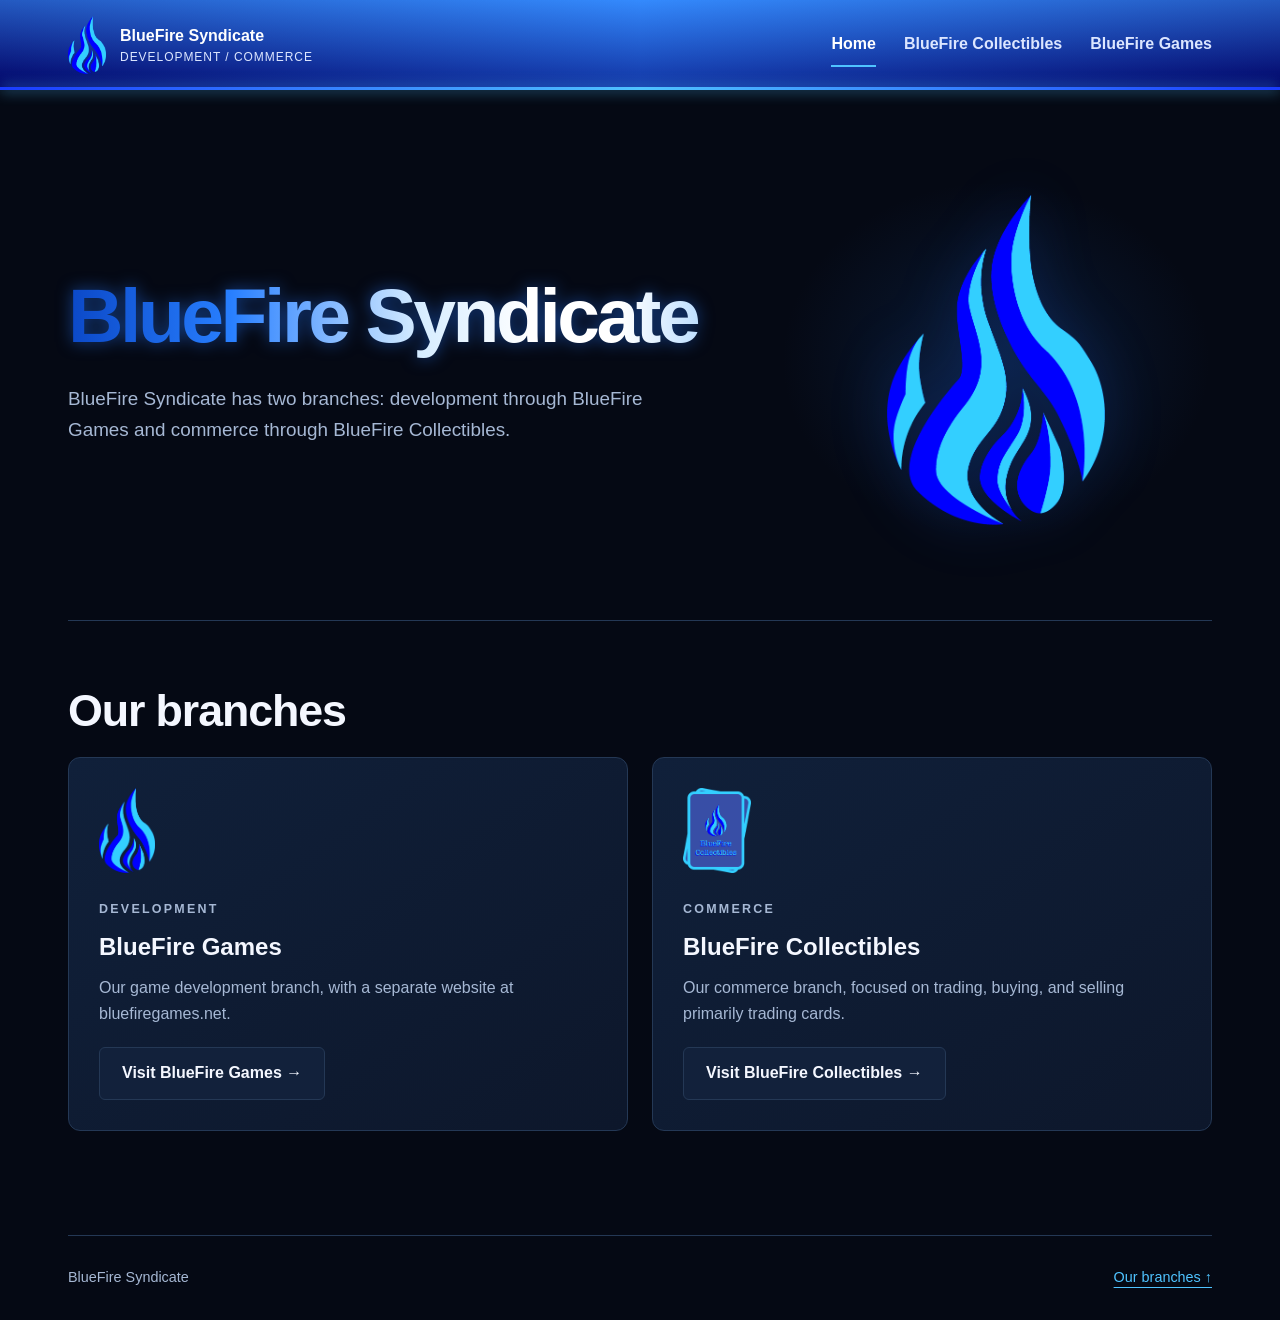
==== index.html @ a6fe135d "Create BlueFire Syndicate marketing site This commit adds the BlueFire Syndicate homepage and a new " ====
<!doctype html>
<html lang="en">
<head>
    <meta charset="utf-8">
    <meta name="viewport" content="width=device-width, initial-scale=1">
    <meta name="description" content="BlueFire Syndicate has two branches: development through BlueFire Games and commerce through BlueFire Collectibles.">
    <title>BlueFire Syndicate</title>
    <link rel="icon" href="Assets/BlueFire_Logo_square_icon.png">
    <link rel="stylesheet" href="Assets/site.css">
    <script src="Assets/navigation.js" defer></script>
</head>
<body>
    <a class="skip-link" href="#main">Skip to content</a>
    <site-navigation>
        <a href="./">Syndicate home</a>
        <a href="Collectibles/">BlueFire Collectibles</a>
        <a href="https://bluefiregames.net">BlueFire Games</a>
    </site-navigation>
    <main id="main">
        <section class="hero" aria-labelledby="welcome">
            <div>
                <h1 id="welcome" class="bluefire-title">BlueFire Syndicate</h1>
                <p class="lead">BlueFire Syndicate has two branches: development through BlueFire Games and commerce through BlueFire Collectibles.</p>
            </div>
            <div class="hero-art">
                <img src="Assets/BlueFire_Logo_active.png" alt="BlueFire flame" width="465" height="704">
            </div>
        </section>
        <section class="section" id="branches" aria-labelledby="branches-title">
            <h2 id="branches-title">Our branches</h2>
            <div class="grid">
                <article class="card branch-card">
                    <img class="branch-logo" src="Assets/BlueFire_Logo_active.png" alt="" width="465" height="704" loading="lazy">
                    <p class="eyebrow">Development</p>
                    <h3>BlueFire Games</h3>
                    <p>Our game development branch, with a separate website at bluefiregames.net.</p>
                    <a class="button" href="https://bluefiregames.net">Visit BlueFire Games &rarr;</a>
                </article>
                <article class="card branch-card">
                    <img class="branch-logo" src="Assets/BlueFire_Collectibles_Logo_B.png" alt="" width="1258" height="1578" loading="lazy">
                    <p class="eyebrow">Commerce</p>
                    <h3>BlueFire Collectibles</h3>
                    <p>Our commerce branch, focused on trading, buying, and selling primarily trading cards.</p>
                    <a class="button" href="Collectibles/">Visit BlueFire Collectibles &rarr;</a>
                </article>
            </div>
        </section>
    </main>
    <footer class="site-footer">
        <p>BlueFire Syndicate</p>
        <a href="#branches">Our branches &uarr;</a>
    </footer>
</body>
</html>
---- Assets/site.css ----
:root {
    color-scheme: dark;
    --background: #050914;
    --panel: #0d172b;
    --text: #d8e2f3;
    --muted: #a6b8d4;
    --accent: #4fc3ff;
    --border: #243855;
}

* { box-sizing: border-box; }
html { scroll-behavior: smooth; scroll-padding-top: 110px; }
body {
    margin: 0;
    font-family: Arial, sans-serif;
    background: var(--background);
    color: var(--text);
    line-height: 1.65;
}
a { color: var(--accent); text-underline-offset: 5px; }
a:hover { color: #fff; }
a:focus-visible, button:focus-visible {
    outline: 3px solid var(--accent);
    outline-offset: 5px;
}
img { display: block; max-width: 100%; height: auto; }
h1, h2, h3 { color: #f4f7ff; line-height: 1.15; }
h1 { font-size: clamp(2.7rem, 6vw, 4.8rem); letter-spacing: -0.045em; margin: 16px 0 24px; }
.bluefire-title {
    color: #d7edff;
    filter: drop-shadow(0 0 8px rgba(35, 119, 255, 0.5));
    animation: bluefireFlare 5.2s ease-in-out infinite;
}
@supports (background-clip: text) or (-webkit-background-clip: text) {
    .bluefire-title {
        background-image: linear-gradient(90deg, #0b48c7 0%, #287fff 18%, #d7edff 39%, #ffffff 51%, #ffffff 61%, #68b4ff 81%, #0b48c7 100%);
        background-size: 140% 100%;
        background-repeat: no-repeat;
        -webkit-background-clip: text;
        background-clip: text;
        color: transparent;
        -webkit-text-fill-color: transparent;
    }
}
@keyframes bluefireFlare {
    0%, 100% {
        background-position: 0% 50%;
        filter: drop-shadow(0 0 6px rgba(35, 119, 255, 0.42));
    }
    42% {
        background-position: 50% 50%;
        filter: drop-shadow(0 0 16px rgba(35, 119, 255, 0.82));
    }
    48% {
        filter: drop-shadow(0 0 8px rgba(35, 119, 255, 0.52));
    }
    80% {
        background-position: 100% 50%;
        filter: drop-shadow(0 0 13px rgba(35, 119, 255, 0.7));
    }
}
h2 { font-size: clamp(1.9rem, 4vw, 2.8rem); letter-spacing: -0.025em; margin: 0 0 20px; }
h3 { font-size: 1.5rem; margin: 0 0 14px; }
p { margin: 0 0 20px; }
site-navigation { display: block; position: sticky; top: 0; z-index: 100; }
site-navigation > a { display: inline-block; padding: 12px; }
.skip-link {
    position: fixed;
    top: -100px;
    left: 16px;
    z-index: 200;
    background: var(--background);
    padding: 12px 20px;
}
.skip-link:focus { top: 12px; }
.navbar {
    position: relative;
    background:
        linear-gradient(90deg, rgba(0, 0, 100, 0.4), rgba(40, 120, 250, 0.4), rgba(0, 0, 100, 0.4)),
        linear-gradient(180deg, #3c96ff, #000064);
}
.navbar::after {
    content: "";
    position: absolute;
    bottom: 0;
    left: 0;
    height: 3px;
    width: 100%;
    background: linear-gradient(90deg, #1a3cff, #4fc3ff, #1a3cff);
    box-shadow: 0 0 14px #4fc3ff;
}
.nav-inner {
    max-width: 1200px;
    margin: auto;
    padding: 16px 28px;
    display: flex;
    align-items: center;
    justify-content: space-between;
    gap: 28px;
    flex-wrap: wrap;
}
.nav-brand { display: flex; align-items: center; gap: 14px; color: #fff; text-decoration: none; font-weight: 800; line-height: 1.2; }
.nav-logo-img { width: 38px; height: 58px; object-fit: contain; }
.nav-brand small { display: block; margin-top: 5px; color: #dce6ff; font-weight: 400; font-size: 0.75rem; letter-spacing: 0.08em; }
.nav-links { display: flex; align-items: center; gap: 28px; list-style: none; margin: 0; padding: 0; }
.nav-item { display: block; color: #dce6ff; font-weight: 700; text-decoration: none; padding: 8px 0; border-bottom: 2px solid transparent; }
.nav-item:hover, .nav-item[aria-current] { color: #fff; border-color: var(--accent); }
.nav-toggle { display: none; font: inherit; font-weight: 700; color: #fff; border: 1px solid #9bbdf5; border-radius: 6px; padding: 8px 14px; background: #081f60; cursor: pointer; }
main { max-width: 1200px; margin: auto; padding: 0 28px; }
.hero { display: grid; grid-template-columns: 1.5fr 1fr; align-items: center; gap: 64px; padding: 90px 0 80px; }
.eyebrow { color: var(--accent); font-size: 0.78rem; font-weight: 800; letter-spacing: 0.18em; text-transform: uppercase; margin-bottom: 14px; }
.lead { font-size: 1.18rem; color: var(--muted); max-width: 640px; }
.accent { color: var(--accent); }
.hero-art {
    display: grid;
    place-items: center;
    min-height: 360px;
    background: radial-gradient(ellipse, #133d7955, transparent 70%);
}
.hero-art img { max-height: 330px; width: auto; filter: drop-shadow(0 0 28px #1c65f033); }
.hero-art.collectibles img { max-height: 390px; }
.actions { display: flex; gap: 14px; flex-wrap: wrap; margin-top: 30px; }
.button { display: inline-block; border: 1px solid var(--border); border-radius: 6px; padding: 12px 22px; text-decoration: none; font-weight: 700; color: #f4f7ff; background: #12213b; }
.button.primary { background: var(--accent); color: #051122; border-color: var(--accent); }
.button:hover { background: #203653; color: #fff; }
.button.primary:hover { background: #8bd8ff; color: #051122; }
.section { padding: 64px 0; border-top: 1px solid var(--border); }
.section-intro { max-width: 700px; color: var(--muted); margin-bottom: 32px; }
.grid { display: grid; grid-template-columns: repeat(2, minmax(0, 1fr)); gap: 24px; }
.grid.three { grid-template-columns: repeat(3, minmax(0, 1fr)); }
.card { background: linear-gradient(145deg, #10203a, var(--panel)); border: 1px solid var(--border); border-radius: 12px; padding: 30px; }
.card p { color: var(--muted); }
.card p:last-child { margin-bottom: 0; }
.profile-image { width: 100%; height: auto; margin-bottom: 24px; border-radius: 6px; }
.profile-card h2 { font-size: 1.5rem; margin-bottom: 14px; }
.grud-wordmark {
    width: 100%;
    aspect-ratio: 1196 / 422;
    margin-bottom: 24px;
    border: 1px solid #8058b8;
    border-radius: 6px;
    display: flex;
    align-items: center;
    justify-content: center;
    gap: 0.3em;
    padding: 12px;
    background:
        radial-gradient(ellipse at 15% 20%, #8739bd40, transparent 65%),
        radial-gradient(ellipse at 85% 80%, #71d45230, transparent 65%),
        #100e20;
    font-family: Georgia, "Times New Roman", serif;
    font-size: clamp(1.25rem, 3vw, 2.75rem);
    font-weight: 900;
    font-style: italic;
    line-height: 1.1;
}
.grud-gaming { color: #c38bff; text-shadow: 2px 3px 0 #51247b, 0 0 18px #a95be860; }
.grud-with { color: #e3d9ef; font-size: 0.45em; font-weight: 400; }
.grud-name { color: #a3ec73; text-shadow: 2px 3px 0 #345724, 0 0 18px #8bdd5360; }
.branch-card { display: flex; flex-direction: column; align-items: flex-start; }
.branch-card .button { margin-top: auto; }
.branch-logo { height: 85px; width: auto; margin-bottom: 26px; }
.tag { display: inline-block; color: var(--accent); border: 1px solid #345782; padding: 3px 10px; border-radius: 20px; font-size: 0.75rem; margin-bottom: 16px; }
.page-heading { max-width: 780px; padding: 72px 0 44px; }
.page-heading h1 { font-size: clamp(2.5rem, 5vw, 3.8rem); }
.notice { padding: 32px; border: 1px solid var(--border); border-left: 3px solid var(--accent); border-radius: 8px; background: var(--panel); max-width: 850px; }
.notice p { color: var(--muted); }
.site-footer { max-width: 1144px; margin: 40px auto 0; padding: 30px 0; border-top: 1px solid var(--border); display: flex; justify-content: space-between; gap: 20px; color: var(--muted); font-size: 0.9rem; }
.site-footer p { margin: 0; }

@media (max-width: 760px) {
    html { scroll-padding-top: 100px; }
    .nav-inner { padding: 14px 20px; gap: 12px; }
    .nav-brand { font-size: 0.95rem; }
    .nav-toggle { display: block; }
    .nav-links { width: 100%; flex-direction: column; align-items: stretch; gap: 0; }
    .nav-links[hidden] { display: none; }
    .nav-item { padding: 12px 0; }
    main { padding: 0 20px; }
    .hero { grid-template-columns: 1fr; gap: 24px; padding: 52px 0; }
    .hero-art { min-height: 220px; }
    .hero-art img { max-height: 220px; }
    .hero-art.collectibles img { max-height: 260px; }
    .grid, .grid.three { grid-template-columns: 1fr; }
    .section { padding: 44px 0; }
    .page-heading { padding-top: 48px; }
    .site-footer { margin: 36px 20px 0; flex-direction: column; }
}
@media (prefers-reduced-motion: reduce) {
    html { scroll-behavior: auto; }
    .bluefire-title { animation: none; }
}
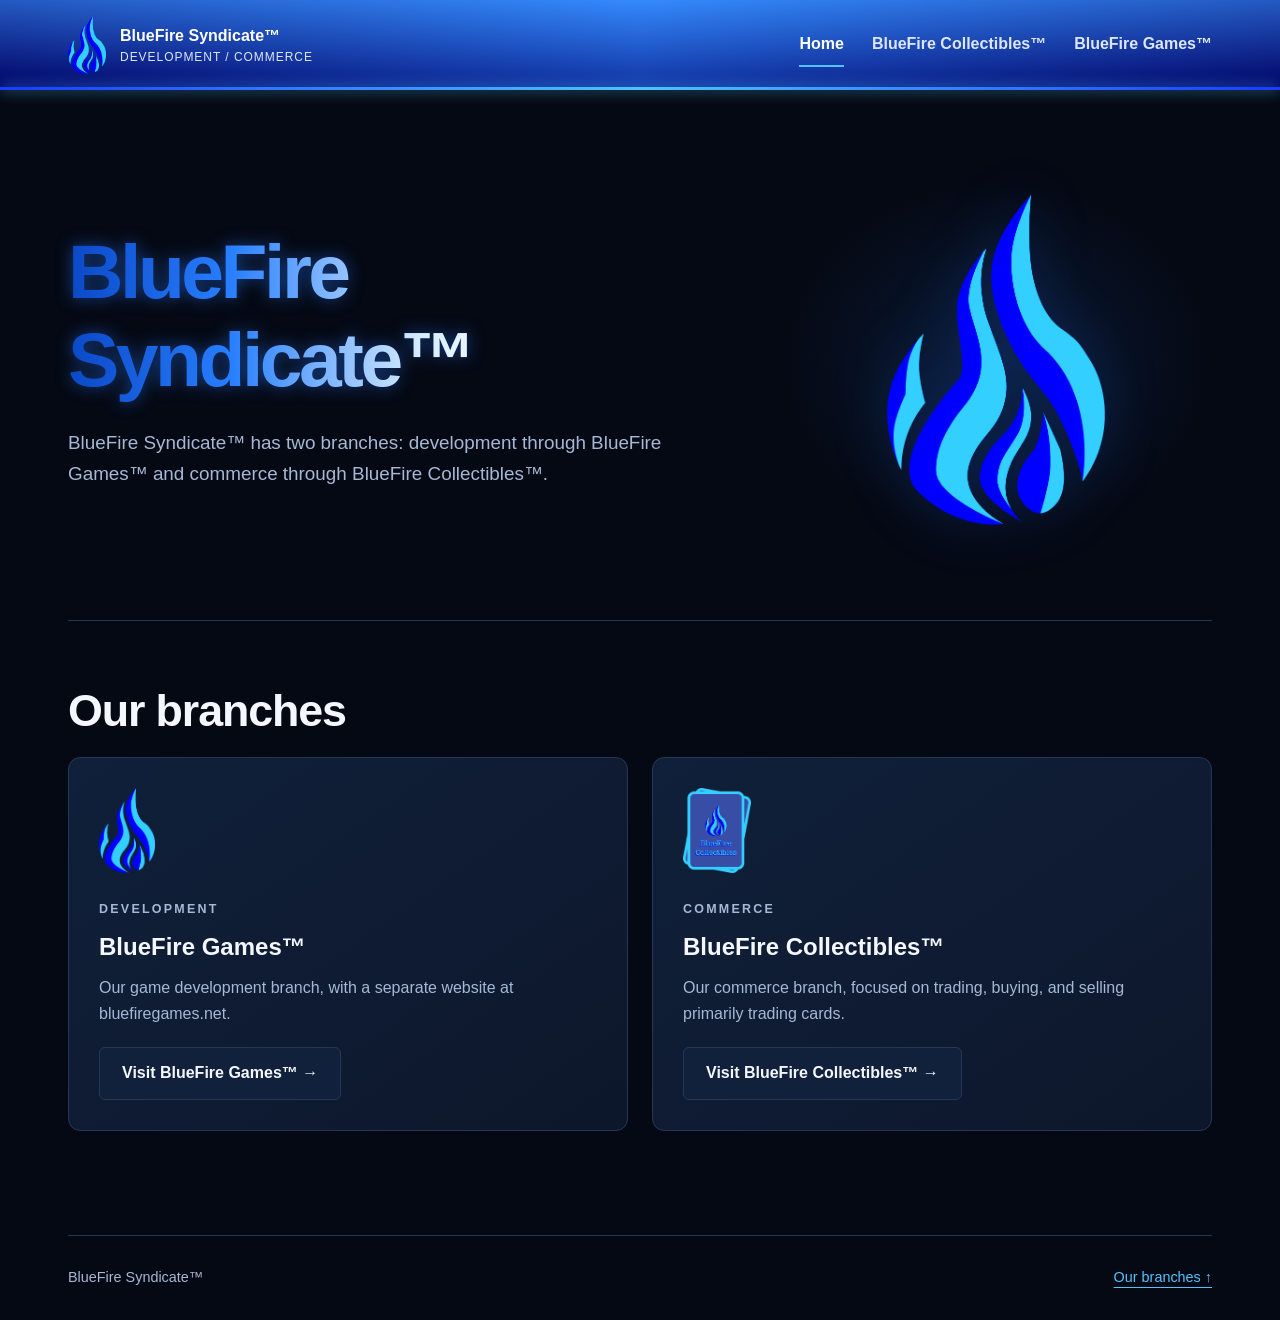
==== commit 8274ae00: "Add dynamic collectibles show list Build the Collectibles Show List as a live agenda/map experience " ====
--- a/index.html
+++ b/index.html
@@ -3,8 +3,8 @@
 <head>
     <meta charset="utf-8">
     <meta name="viewport" content="width=device-width, initial-scale=1">
-    <meta name="description" content="BlueFire Syndicate has two branches: development through BlueFire Games and commerce through BlueFire Collectibles.">
-    <title>BlueFire Syndicate</title>
+    <meta name="description" content="BlueFire Syndicate™ has two branches: development through BlueFire Games™ and commerce through BlueFire Collectibles™.">
+    <title>BlueFire Syndicate™</title>
     <link rel="icon" href="Assets/BlueFire_Logo_square_icon.png">
     <link rel="stylesheet" href="Assets/site.css">
     <script src="Assets/navigation.js" defer></script>
@@ -13,14 +13,14 @@
     <a class="skip-link" href="#main">Skip to content</a>
     <site-navigation>
         <a href="./">Syndicate home</a>
-        <a href="Collectibles/">BlueFire Collectibles</a>
-        <a href="https://bluefiregames.net">BlueFire Games</a>
+        <a href="Collectibles/">BlueFire Collectibles™</a>
+        <a href="https://bluefiregames.net">BlueFire Games™</a>
     </site-navigation>
     <main id="main">
         <section class="hero" aria-labelledby="welcome">
             <div>
-                <h1 id="welcome" class="bluefire-title">BlueFire Syndicate</h1>
-                <p class="lead">BlueFire Syndicate has two branches: development through BlueFire Games and commerce through BlueFire Collectibles.</p>
+                <h1 id="welcome" class="bluefire-title">BlueFire Syndicate™</h1>
+                <p class="lead">BlueFire Syndicate™ has two branches: development through BlueFire Games™ and commerce through BlueFire Collectibles™.</p>
             </div>
             <div class="hero-art">
                 <img src="Assets/BlueFire_Logo_active.png" alt="BlueFire flame" width="465" height="704">
@@ -32,22 +32,22 @@
                 <article class="card branch-card">
                     <img class="branch-logo" src="Assets/BlueFire_Logo_active.png" alt="" width="465" height="704" loading="lazy">
                     <p class="eyebrow">Development</p>
-                    <h3>BlueFire Games</h3>
+                    <h3>BlueFire Games™</h3>
                     <p>Our game development branch, with a separate website at bluefiregames.net.</p>
-                    <a class="button" href="https://bluefiregames.net">Visit BlueFire Games &rarr;</a>
+                    <a class="button" href="https://bluefiregames.net">Visit BlueFire Games™ &rarr;</a>
                 </article>
                 <article class="card branch-card">
                     <img class="branch-logo" src="Assets/BlueFire_Collectibles_Logo_B.png" alt="" width="1258" height="1578" loading="lazy">
                     <p class="eyebrow">Commerce</p>
-                    <h3>BlueFire Collectibles</h3>
+                    <h3>BlueFire Collectibles™</h3>
                     <p>Our commerce branch, focused on trading, buying, and selling primarily trading cards.</p>
-                    <a class="button" href="Collectibles/">Visit BlueFire Collectibles &rarr;</a>
+                    <a class="button" href="Collectibles/">Visit BlueFire Collectibles™ &rarr;</a>
                 </article>
             </div>
         </section>
     </main>
     <footer class="site-footer">
-        <p>BlueFire Syndicate</p>
+        <p>BlueFire Syndicate™</p>
         <a href="#branches">Our branches &uarr;</a>
     </footer>
 </body>
